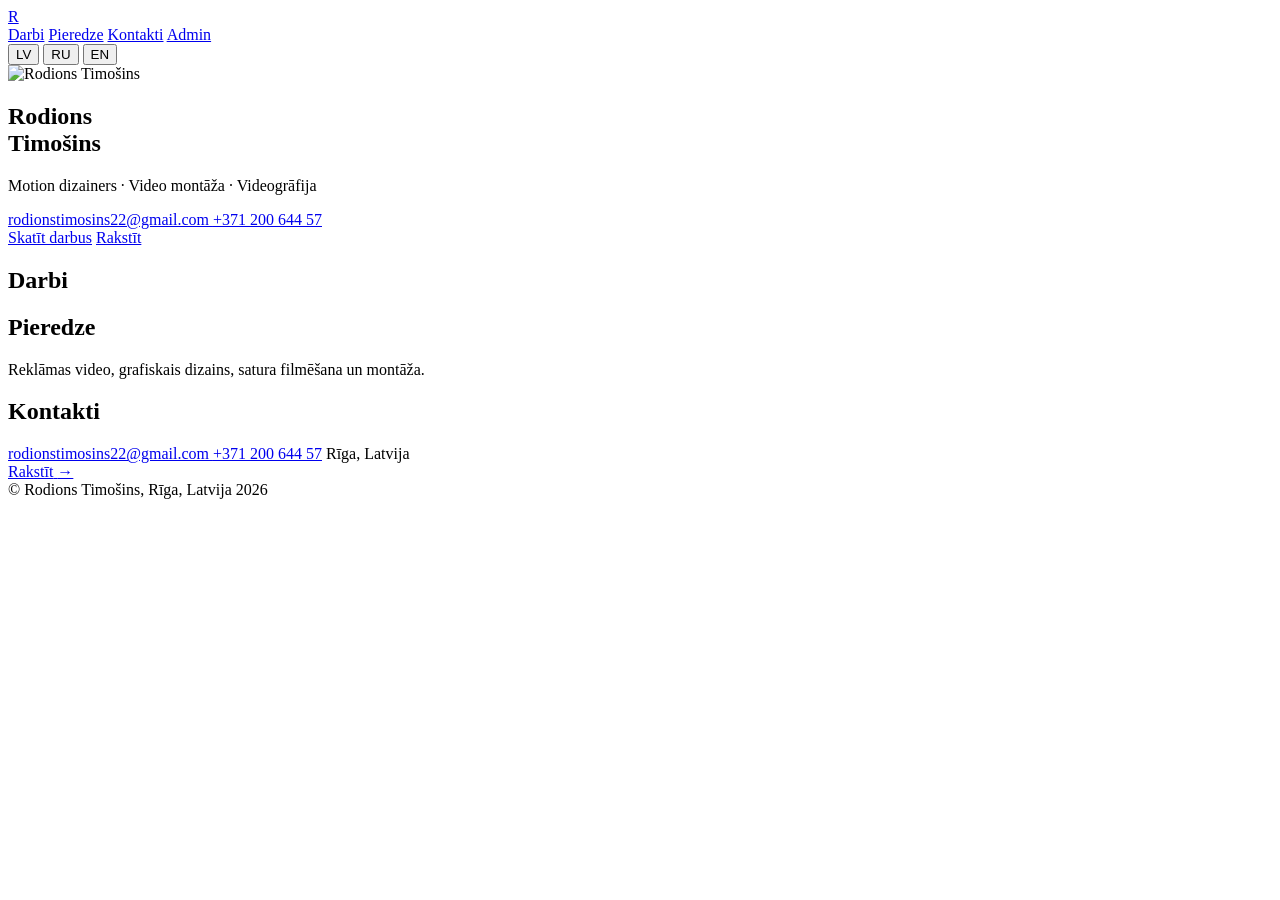
==== index.html @ a3665f96 "Add index.html" ====
<!doctype html>
<html lang="lv">
  <head>
    <meta charset="UTF-8" />
    <meta name="viewport" content="width=device-width, initial-scale=1.0" />
    <meta
      name="description"
      content="Rodions Timošins portfolio: motion dizains, video montāža un videogrāfija."
    />
    <meta name="theme-color" content="#ffffff" />
    <title>Rodions Timošins | Portfolio</title>
    <link rel="icon" href="assets/profile/rodions-portrait.jpg" />
    <link rel="preload" href="assets/profile/rodions-portrait.jpg" as="image" />
    <link rel="preconnect" href="https://fonts.googleapis.com" />
    <link rel="preconnect" href="https://fonts.gstatic.com" crossorigin />
    <link
      href="https://fonts.googleapis.com/css2?family=Montserrat:wght@500;600;700;800&display=swap"
      rel="stylesheet"
    />
    <link rel="stylesheet" href="styles.css" />
  </head>
  <body>
    <header class="site-header">
      <div class="shell header-inner">
        <a class="brand" href="#top" aria-label="Rodions Timošins">
          <span>R</span>
        </a>

        <nav class="main-nav" aria-label="Primary navigation">
          <a href="#works" data-i18n="navWorks">Darbi</a>
          <a href="#experience" data-i18n="navExperience">Pieredze</a>
          <a href="#contact" data-i18n="navContact">Kontakti</a>
          <a href="admin.html">Admin</a>
        </nav>

        <div class="language-switcher" aria-label="Language">
          <button type="button" data-lang="lv">LV</button>
          <button type="button" data-lang="ru">RU</button>
          <button type="button" data-lang="en">EN</button>
        </div>
      </div>
    </header>

    <main id="top">
      <section class="shell hero-section" aria-labelledby="hero-title">
        <div class="portrait-frame">
          <img
            src="assets/profile/rodions-portrait.jpg"
            alt="Rodions Timošins"
            data-profile="portrait"
            width="872"
            height="1052"
          />
        </div>

        <div class="hero-copy">
          <h1 id="hero-title" data-profile="name">Rodions <br />Timošins</h1>
          <p class="hero-role" data-i18n="heroRole">
            Motion dizainers · Video montāža · Videogrāfija
          </p>

          <div class="hero-contact">
            <a href="mailto:rodionstimosins22@gmail.com" data-contact="email">
              rodionstimosins22@gmail.com
            </a>
            <a href="tel:+37120064457" data-contact="phone">+371 200 644 57</a>
          </div>

          <div class="hero-actions">
            <a class="text-link" href="#works" data-i18n="heroWorks">Skatīt darbus</a>
            <a class="button-link" href="mailto:rodionstimosins22@gmail.com" data-i18n="heroWrite">
              Rakstīt
            </a>
          </div>

          <div class="metrics" id="metrics"></div>
        </div>
      </section>

      <section class="shell work-section" id="works" aria-labelledby="works-title">
        <div class="section-head">
          <h2 id="works-title" data-i18n="worksTitle">Darbi</h2>
          <div class="filters" id="filters" aria-label="Portfolio filters"></div>
        </div>
        <div class="project-grid" id="project-grid"></div>
      </section>

      <section class="shell experience-section" id="experience" aria-labelledby="experience-title">
        <div class="section-head experience-head">
          <h2 id="experience-title" data-i18n="experienceTitle">Pieredze</h2>
          <p data-i18n="experienceIntro">
            Reklāmas video, grafiskais dizains, satura filmēšana un montāža.
          </p>
        </div>
        <div class="experience-grid" id="experience-grid"></div>
      </section>

      <section class="shell contact-section" id="contact" aria-labelledby="contact-title">
        <div>
          <h2 id="contact-title" data-i18n="contactTitle">Kontakti</h2>
        </div>
        <div class="contact-lines">
          <a href="mailto:rodionstimosins22@gmail.com" data-contact="email">
            rodionstimosins22@gmail.com
          </a>
          <a href="tel:+37120064457" data-contact="phone">+371 200 644 57</a>
          <span data-contact="location">Rīga, Latvija</span>
        </div>
        <div class="social-links" id="social-links"></div>
        <a class="contact-cta" href="mailto:rodionstimosins22@gmail.com">
          <span data-i18n="contactCta">Rakstīt</span>
          <span aria-hidden="true">→</span>
        </a>
      </section>
    </main>

    <footer class="shell site-footer">
      <span>© Rodions Timošins, Rīga, Latvija</span>
      <span>2026</span>
    </footer>

    <div class="modal" id="project-modal" hidden>
      <button class="modal-scrim" type="button" data-close-modal aria-label="Close"></button>
      <article class="modal-panel" role="dialog" aria-modal="true" aria-labelledby="modal-title">
        <button class="icon-button close-button" type="button" data-close-modal aria-label="Close">
          <span aria-hidden="true">×</span>
        </button>
        <div class="modal-copy">
          <p id="modal-meta"></p>
          <h3 id="modal-title"></h3>
          <p id="modal-description"></p>
        </div>
        <div class="modal-media" id="modal-media"></div>
      </article>
    </div>

    <script src="app.js"></script>
  </body>
</html>
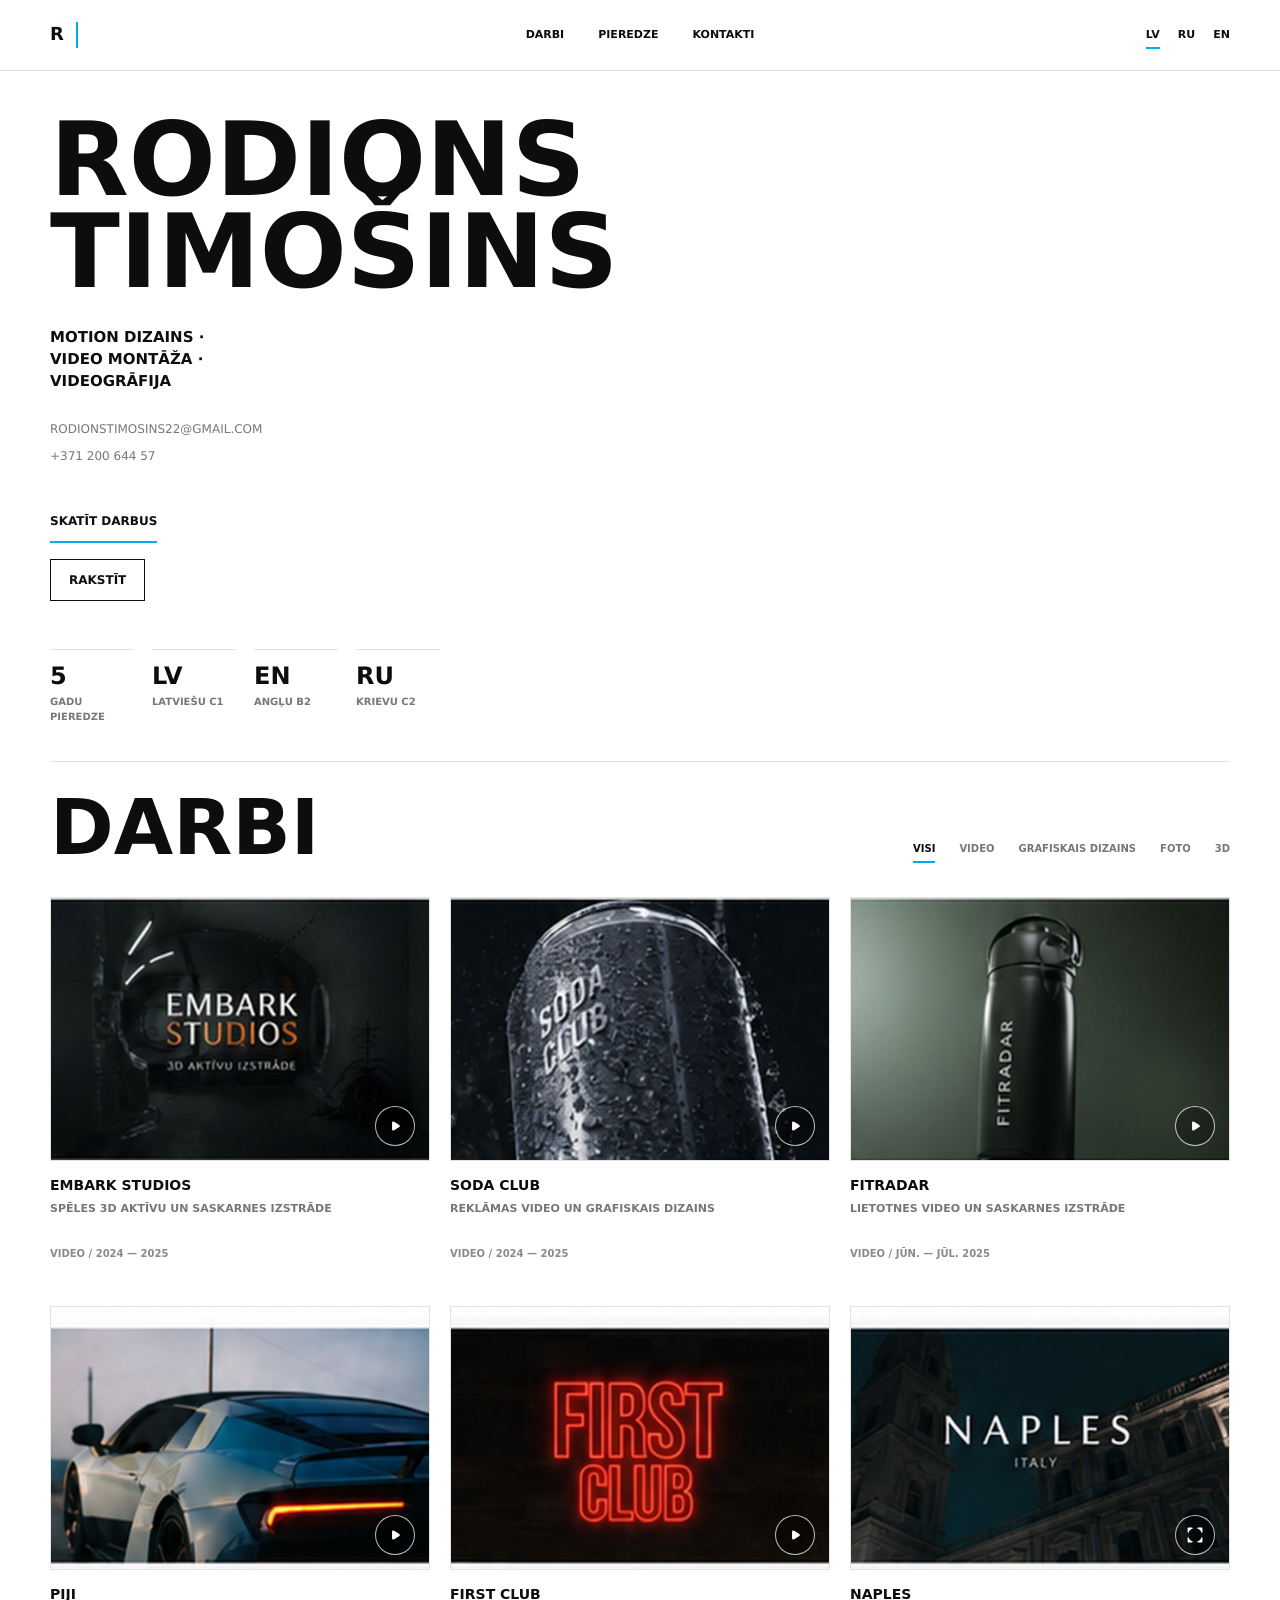
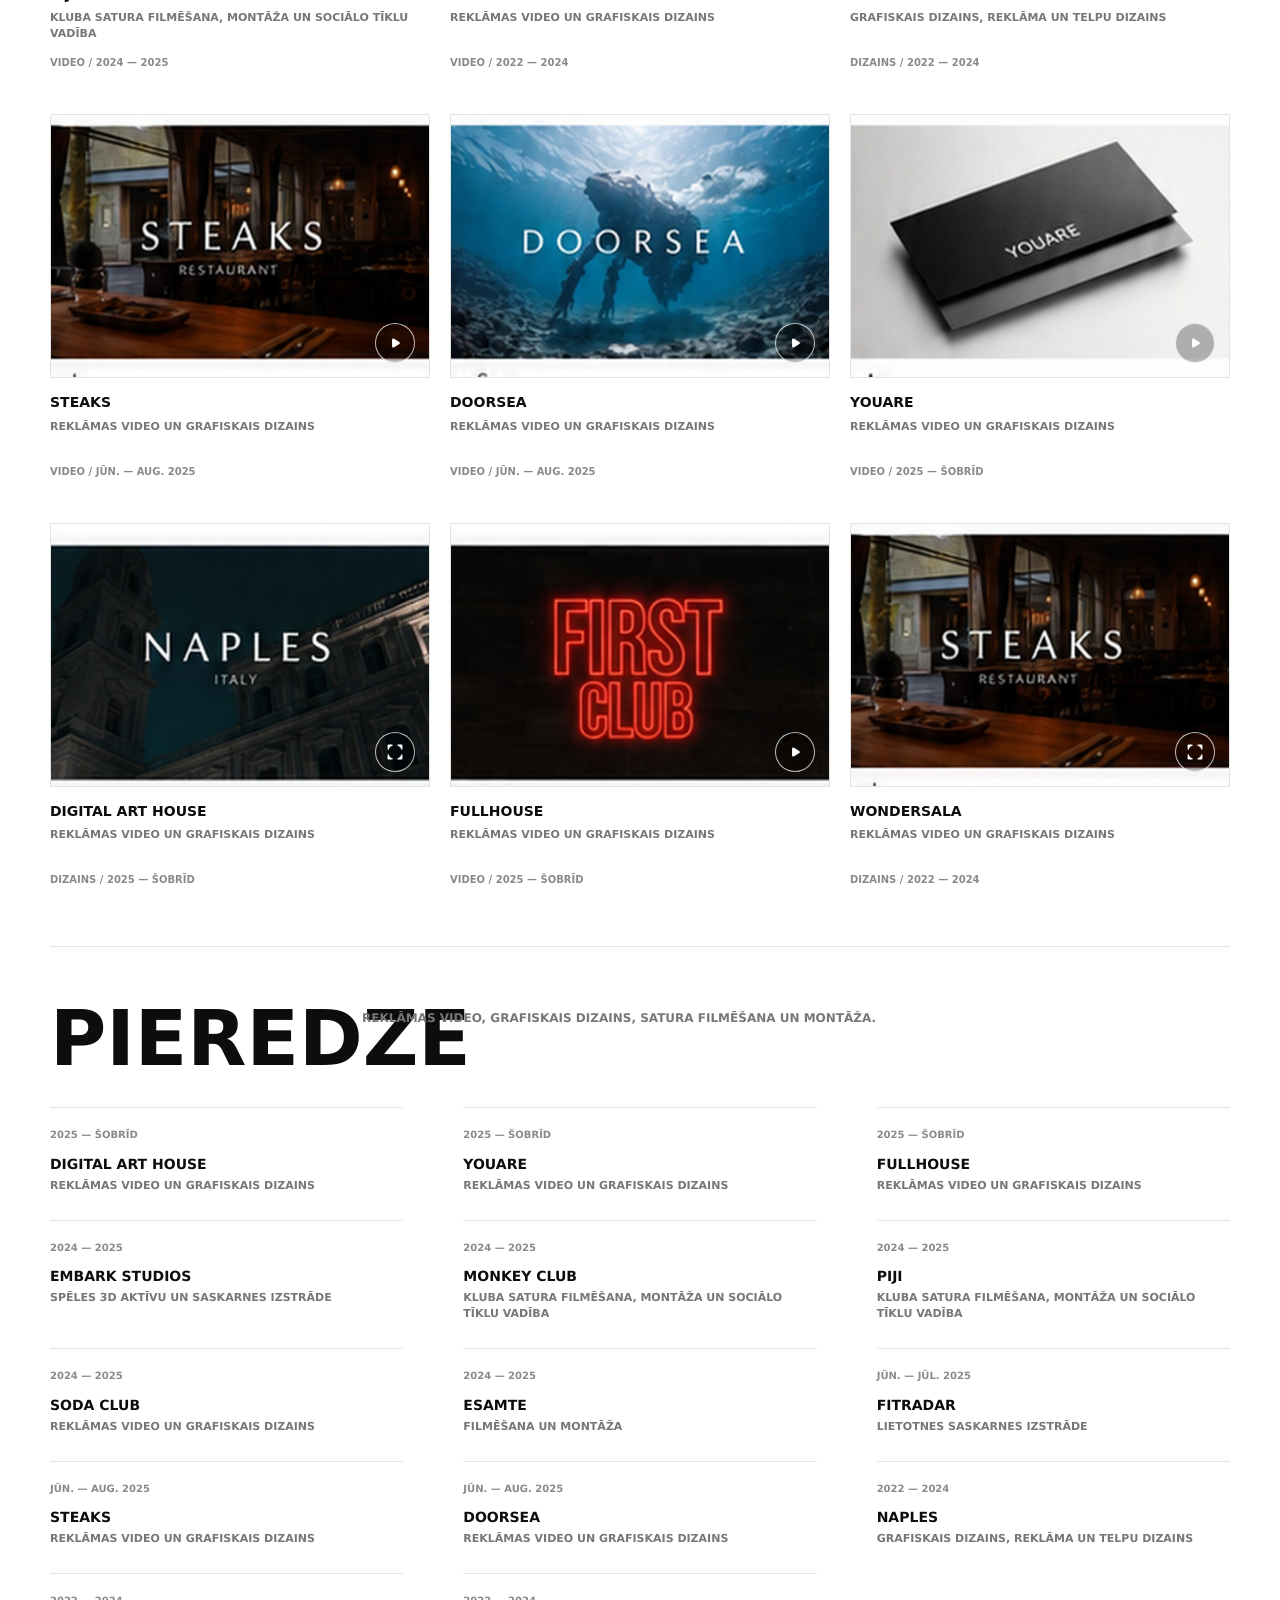
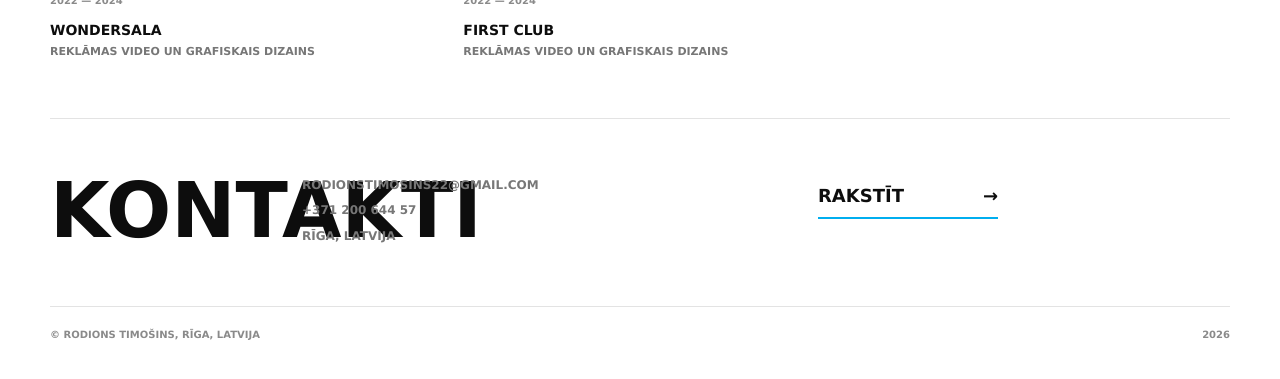
==== commit 1489866a: "Tighten portfolio admin and responsive layout" ====
--- a/index.html
+++ b/index.html
@@ -9,8 +9,6 @@
     />
     <meta name="theme-color" content="#ffffff" />
     <title>Rodions Timošins | Portfolio</title>
-    <link rel="icon" href="assets/profile/rodions-portrait.jpg" />
-    <link rel="preload" href="assets/profile/rodions-portrait.jpg" as="image" />
     <link rel="preconnect" href="https://fonts.googleapis.com" />
     <link rel="preconnect" href="https://fonts.gstatic.com" crossorigin />
     <link
@@ -30,7 +28,6 @@
           <a href="#works" data-i18n="navWorks">Darbi</a>
           <a href="#experience" data-i18n="navExperience">Pieredze</a>
           <a href="#contact" data-i18n="navContact">Kontakti</a>
-          <a href="admin.html">Admin</a>
         </nav>
 
         <div class="language-switcher" aria-label="Language">
@@ -43,16 +40,6 @@
 
     <main id="top">
       <section class="shell hero-section" aria-labelledby="hero-title">
-        <div class="portrait-frame">
-          <img
-            src="assets/profile/rodions-portrait.jpg"
-            alt="Rodions Timošins"
-            data-profile="portrait"
-            width="872"
-            height="1052"
-          />
-        </div>
-
         <div class="hero-copy">
           <h1 id="hero-title" data-profile="name">Rodions <br />Timošins</h1>
           <p class="hero-role" data-i18n="heroRole">
--- a/styles.css
+++ b/styles.css
@@ -0,0 +1,786 @@
+:root {
+  --bg: #ffffff;
+  --text: #0d0d0d;
+  --muted: #777777;
+  --line: #e3e3e3;
+  --soft: #f7f7f7;
+  --accent: #00aeef;
+  --shell: 1180px;
+}
+
+* {
+  box-sizing: border-box;
+}
+
+html {
+  scroll-behavior: smooth;
+}
+
+body {
+  margin: 0;
+  background: var(--bg);
+  color: var(--text);
+  font-family: Montserrat, ui-sans-serif, system-ui, -apple-system, BlinkMacSystemFont, "Segoe UI",
+    sans-serif;
+  font-size: 14px;
+  font-weight: 500;
+  line-height: 1.45;
+  text-rendering: geometricPrecision;
+}
+
+body.has-modal {
+  overflow: hidden;
+}
+
+button,
+a {
+  color: inherit;
+  font: inherit;
+}
+
+button {
+  border: 0;
+}
+
+a {
+  text-decoration: none;
+}
+
+img,
+video,
+iframe {
+  display: block;
+  max-width: 100%;
+}
+
+.shell {
+  width: min(var(--shell), calc(100% - 48px));
+  margin-inline: auto;
+}
+
+.site-header {
+  position: sticky;
+  top: 0;
+  z-index: 20;
+  background: rgba(255, 255, 255, 0.94);
+  border-bottom: 1px solid var(--line);
+  backdrop-filter: blur(18px);
+}
+
+.header-inner {
+  display: grid;
+  grid-template-columns: 1fr auto 1fr;
+  align-items: center;
+  min-height: 70px;
+  gap: 24px;
+}
+
+.brand {
+  display: inline-flex;
+  width: fit-content;
+  font-size: 18px;
+  font-weight: 800;
+  letter-spacing: 0;
+}
+
+.brand span {
+  display: inline-flex;
+  align-items: center;
+  min-height: 26px;
+  padding-right: 12px;
+  border-right: 2px solid var(--accent);
+}
+
+.main-nav,
+.language-switcher,
+.filters {
+  display: flex;
+  align-items: center;
+  text-transform: uppercase;
+}
+
+.main-nav {
+  justify-content: center;
+  gap: 34px;
+  font-size: 11px;
+  font-weight: 700;
+}
+
+.language-switcher {
+  justify-content: flex-end;
+  gap: 18px;
+  font-size: 11px;
+  font-weight: 700;
+}
+
+.main-nav a,
+.language-switcher button,
+.filters button {
+  position: relative;
+  padding: 8px 0;
+  background: transparent;
+  cursor: pointer;
+  text-transform: uppercase;
+}
+
+.main-nav a::after,
+.language-switcher button::after,
+.filters button::after {
+  position: absolute;
+  right: 0;
+  bottom: 2px;
+  left: 0;
+  height: 2px;
+  background: var(--accent);
+  content: "";
+  transform: scaleX(0);
+  transform-origin: center;
+  transition: transform 160ms ease;
+}
+
+.main-nav a:hover::after,
+.language-switcher button:hover::after,
+.language-switcher button.is-active::after,
+.filters button:hover::after,
+.filters button.is-active::after {
+  transform: scaleX(1);
+}
+
+.hero-section {
+  display: grid;
+  grid-template-columns: 210px minmax(0, 1fr);
+  align-items: end;
+  gap: 80px;
+  padding: 44px 0 32px;
+  border-bottom: 1px solid var(--line);
+}
+
+.portrait-frame {
+  position: relative;
+  width: 210px;
+  overflow: hidden;
+  aspect-ratio: 1;
+  background: var(--soft);
+  border: 1px solid var(--line);
+}
+
+.portrait-frame::after {
+  position: absolute;
+  right: -1px;
+  bottom: -1px;
+  width: 42%;
+  height: 2px;
+  background: var(--accent);
+  content: "";
+}
+
+.portrait-frame img {
+  width: 100%;
+  height: 100%;
+  object-fit: cover;
+}
+
+.hero-copy h1 {
+  margin: 0;
+  max-width: 900px;
+  font-size: clamp(58px, 8vw, 118px);
+  font-weight: 800;
+  line-height: 0.9;
+  text-transform: uppercase;
+}
+
+.hero-role {
+  max-width: 760px;
+  margin: 28px 0 0;
+  font-size: 15px;
+  font-weight: 700;
+  text-transform: uppercase;
+}
+
+.hero-contact {
+  display: flex;
+  flex-wrap: wrap;
+  gap: 10px 28px;
+  margin-top: 28px;
+  color: var(--muted);
+  font-size: 12px;
+  text-transform: uppercase;
+}
+
+.hero-contact a:hover,
+.contact-lines a:hover,
+.social-links a:hover {
+  color: var(--accent);
+}
+
+.hero-actions {
+  display: flex;
+  align-items: center;
+  flex-wrap: wrap;
+  gap: 16px;
+  margin-top: 36px;
+}
+
+.text-link,
+.button-link,
+.contact-cta {
+  display: inline-flex;
+  align-items: center;
+  min-height: 42px;
+  border-bottom: 2px solid var(--accent);
+  font-size: 12px;
+  font-weight: 800;
+  text-transform: uppercase;
+}
+
+.button-link {
+  padding: 0 18px;
+  border: 1px solid var(--text);
+  border-radius: 0;
+  transition:
+    border-color 160ms ease,
+    color 160ms ease,
+    transform 160ms ease;
+}
+
+.button-link:hover {
+  border-color: var(--accent);
+  color: var(--accent);
+  transform: translateY(-1px);
+}
+
+.metrics {
+  display: grid;
+  grid-template-columns: repeat(4, minmax(84px, 1fr));
+  gap: 18px;
+  margin-top: 48px;
+  max-width: 720px;
+}
+
+.metric {
+  min-height: 80px;
+  padding-top: 14px;
+  border-top: 1px solid var(--line);
+}
+
+.metric strong {
+  display: block;
+  font-size: 24px;
+  font-weight: 800;
+  line-height: 1;
+  text-transform: uppercase;
+}
+
+.metric span {
+  display: block;
+  margin-top: 8px;
+  color: var(--muted);
+  font-size: 10px;
+  font-weight: 700;
+  text-transform: uppercase;
+}
+
+.work-section {
+  padding: 32px 0 58px;
+}
+
+.experience-section,
+.contact-section {
+  padding: 58px 0;
+}
+
+.section-head {
+  display: grid;
+  grid-template-columns: minmax(0, 1fr) auto;
+  align-items: end;
+  gap: 32px;
+  margin-bottom: 32px;
+}
+
+.section-head h2,
+.contact-section h2 {
+  margin: 0;
+  font-size: clamp(42px, 6vw, 82px);
+  font-weight: 800;
+  line-height: 0.92;
+  text-transform: uppercase;
+}
+
+.filters {
+  justify-content: flex-end;
+  gap: 24px;
+  color: var(--muted);
+  font-size: 10px;
+  font-weight: 800;
+}
+
+.filters button.is-active {
+  color: var(--text);
+}
+
+.project-grid {
+  display: grid;
+  grid-template-columns: repeat(3, minmax(0, 1fr));
+  gap: 44px 20px;
+}
+
+.project-card button {
+  display: grid;
+  width: 100%;
+  padding: 0;
+  background: transparent;
+  text-align: left;
+  cursor: pointer;
+}
+
+.project-poster {
+  position: relative;
+  display: block;
+  overflow: hidden;
+  background: #111111;
+  border: 1px solid var(--line);
+  aspect-ratio: 1.44;
+}
+
+.project-poster img {
+  width: 100%;
+  height: 100%;
+  object-fit: cover;
+  transition:
+    opacity 180ms ease,
+    transform 260ms ease;
+}
+
+.project-card button:hover img {
+  opacity: 0.86;
+  transform: scale(1.018);
+}
+
+.play-mark,
+.expand-mark {
+  position: absolute;
+  right: 14px;
+  bottom: 14px;
+  display: inline-flex;
+  align-items: center;
+  justify-content: center;
+  width: 40px;
+  height: 40px;
+  border: 1px solid rgba(255, 255, 255, 0.72);
+  border-radius: 50%;
+  color: #ffffff;
+  background: rgba(0, 0, 0, 0.28);
+}
+
+.play-mark svg,
+.expand-mark svg {
+  width: 18px;
+  height: 18px;
+  fill: currentColor;
+  stroke: currentColor;
+  stroke-width: 1.8;
+  stroke-linecap: round;
+  stroke-linejoin: round;
+}
+
+.project-info {
+  display: grid;
+  gap: 6px;
+  padding-top: 14px;
+  text-transform: uppercase;
+}
+
+.project-title {
+  font-size: 14px;
+  font-weight: 800;
+}
+
+.project-role {
+  min-height: 40px;
+  color: var(--muted);
+  font-size: 11px;
+  font-weight: 600;
+}
+
+.project-meta {
+  color: #8a8a8a;
+  font-size: 10px;
+  font-weight: 800;
+}
+
+.experience-section {
+  border-top: 1px solid var(--line);
+}
+
+.experience-head {
+  grid-template-columns: 280px minmax(0, 1fr);
+  align-items: start;
+}
+
+.experience-head p {
+  max-width: 640px;
+  margin: 5px 0 0;
+  color: var(--muted);
+  font-size: 12px;
+  font-weight: 700;
+  text-transform: uppercase;
+}
+
+.experience-grid {
+  display: grid;
+  grid-template-columns: repeat(3, minmax(0, 1fr));
+  gap: 26px 60px;
+}
+
+.experience-item {
+  padding-top: 16px;
+  border-top: 1px solid var(--line);
+  text-transform: uppercase;
+}
+
+.experience-item span {
+  color: #8a8a8a;
+  font-size: 10px;
+  font-weight: 800;
+}
+
+.experience-item h3 {
+  margin: 10px 0 3px;
+  font-size: 14px;
+  font-weight: 800;
+}
+
+.experience-item p {
+  margin: 0;
+  color: var(--muted);
+  font-size: 11px;
+  font-weight: 600;
+}
+
+.contact-section {
+  display: grid;
+  grid-template-columns: 210px minmax(0, 1fr) minmax(130px, 180px) 190px;
+  align-items: start;
+  gap: 42px;
+  border-top: 1px solid var(--line);
+}
+
+.contact-lines,
+.social-links {
+  display: grid;
+  gap: 8px;
+  color: var(--muted);
+  font-size: 12px;
+  font-weight: 700;
+  text-transform: uppercase;
+}
+
+.social-links:empty {
+  display: none;
+}
+
+.social-links a {
+  display: inline-flex;
+  gap: 10px;
+  width: fit-content;
+}
+
+.contact-cta {
+  justify-content: space-between;
+  width: 100%;
+  font-size: 18px;
+}
+
+.site-footer {
+  display: flex;
+  justify-content: space-between;
+  gap: 24px;
+  padding: 22px 0 36px;
+  border-top: 1px solid var(--line);
+  color: #8a8a8a;
+  font-size: 10px;
+  font-weight: 800;
+  text-transform: uppercase;
+}
+
+.content-error {
+  margin: 0;
+  color: #a00000;
+  font-weight: 700;
+  text-transform: uppercase;
+}
+
+.modal[hidden] {
+  display: none;
+}
+
+.modal {
+  position: fixed;
+  inset: 0;
+  z-index: 50;
+  display: grid;
+  place-items: center;
+  padding: 24px;
+}
+
+.modal-scrim {
+  position: absolute;
+  inset: 0;
+  background: rgba(255, 255, 255, 0.76);
+  backdrop-filter: blur(12px);
+  cursor: pointer;
+}
+
+.modal-panel {
+  position: relative;
+  z-index: 1;
+  width: min(920px, 100%);
+  max-height: min(760px, calc(100vh - 48px));
+  overflow: auto;
+  padding: 28px;
+  background: #ffffff;
+  border: 1px solid var(--line);
+  box-shadow: 0 18px 70px rgba(0, 0, 0, 0.14);
+}
+
+.close-button {
+  position: absolute;
+  top: 18px;
+  right: 18px;
+}
+
+.icon-button {
+  display: inline-grid;
+  place-items: center;
+  width: 36px;
+  height: 36px;
+  background: transparent;
+  cursor: pointer;
+}
+
+.icon-button span {
+  font-size: 28px;
+  line-height: 1;
+}
+
+.modal-copy {
+  max-width: 720px;
+  padding-right: 58px;
+  text-transform: uppercase;
+}
+
+.modal-copy p {
+  margin: 0;
+  color: var(--muted);
+  font-size: 12px;
+  font-weight: 700;
+}
+
+.modal-copy #modal-meta {
+  color: #8a8a8a;
+  font-size: 10px;
+  font-weight: 800;
+}
+
+.modal-copy h3 {
+  margin: 9px 0 10px;
+  font-size: 24px;
+  font-weight: 800;
+}
+
+.modal-media {
+  display: grid;
+  place-items: center;
+  margin-top: 22px;
+  overflow: hidden;
+  background: #111111;
+  border: 1px solid var(--line);
+}
+
+.modal-media img,
+.modal-media video,
+.modal-media iframe {
+  width: 100%;
+  aspect-ratio: 16 / 9;
+  object-fit: cover;
+  border: 0;
+}
+
+@media (max-width: 980px) {
+  .hero-section {
+    grid-template-columns: 160px minmax(0, 1fr);
+    gap: 42px;
+    min-height: auto;
+  }
+
+  .portrait-frame {
+    width: 160px;
+  }
+
+  .metrics {
+    grid-template-columns: repeat(2, minmax(0, 1fr));
+  }
+
+  .project-grid,
+  .experience-grid {
+    grid-template-columns: repeat(2, minmax(0, 1fr));
+  }
+
+  .contact-section {
+    grid-template-columns: 1fr 1fr;
+  }
+}
+
+@media (max-width: 720px) {
+  .shell {
+    width: min(var(--shell), calc(100% - 32px));
+  }
+
+  .header-inner {
+    grid-template-columns: auto 1fr;
+    min-height: 62px;
+  }
+
+  .main-nav {
+    order: 3;
+    grid-column: 1 / -1;
+    justify-content: flex-start;
+    gap: 20px;
+    padding-bottom: 12px;
+    overflow-x: auto;
+  }
+
+  .language-switcher {
+    gap: 16px;
+  }
+
+  .hero-section {
+    grid-template-columns: 112px minmax(0, 1fr);
+    align-items: start;
+    gap: 18px;
+    padding: 34px 0 46px;
+  }
+
+  .portrait-frame {
+    width: 112px;
+  }
+
+  .hero-copy h1 {
+    font-size: clamp(34px, 10vw, 46px);
+  }
+
+  .hero-role {
+    margin-top: 14px;
+    font-size: 11px;
+  }
+
+  .hero-contact {
+    display: grid;
+    gap: 5px;
+    margin-top: 14px;
+    font-size: 10px;
+  }
+
+  .hero-actions {
+    gap: 12px;
+    margin-top: 16px;
+  }
+
+  .text-link,
+  .button-link {
+    min-height: 34px;
+    font-size: 10px;
+  }
+
+  .button-link {
+    padding: 0 12px;
+  }
+
+  .metrics {
+    grid-template-columns: repeat(2, minmax(0, 1fr));
+    gap: 10px 14px;
+    margin-top: 18px;
+  }
+
+  .metric {
+    min-height: 56px;
+    padding-top: 10px;
+  }
+
+  .metric strong {
+    font-size: 19px;
+  }
+
+  .metric span {
+    margin-top: 5px;
+    font-size: 9px;
+  }
+
+  .section-head,
+  .experience-head {
+    grid-template-columns: 1fr;
+    gap: 18px;
+  }
+
+  .filters {
+    justify-content: flex-start;
+    gap: 17px;
+    overflow-x: auto;
+  }
+
+  .project-grid,
+  .experience-grid,
+  .contact-section {
+    grid-template-columns: 1fr;
+  }
+
+  .project-role {
+    min-height: auto;
+  }
+
+  .contact-section {
+    gap: 24px;
+  }
+
+  .contact-cta {
+    width: min(220px, 100%);
+  }
+
+  .modal {
+    padding: 12px;
+  }
+
+  .modal-panel {
+    max-height: calc(100vh - 24px);
+    padding: 20px;
+  }
+
+  .modal-copy {
+    padding-right: 44px;
+  }
+
+  .site-footer {
+    display: grid;
+  }
+}
+
+@media (max-width: 430px) {
+  .hero-section {
+    grid-template-columns: 96px minmax(0, 1fr);
+  }
+
+  .portrait-frame {
+    width: 96px;
+  }
+}
+
+@media (prefers-reduced-motion: reduce) {
+  *,
+  *::before,
+  *::after {
+    scroll-behavior: auto !important;
+    transition-duration: 0.01ms !important;
+    animation-duration: 0.01ms !important;
+    animation-iteration-count: 1 !important;
+  }
+}
